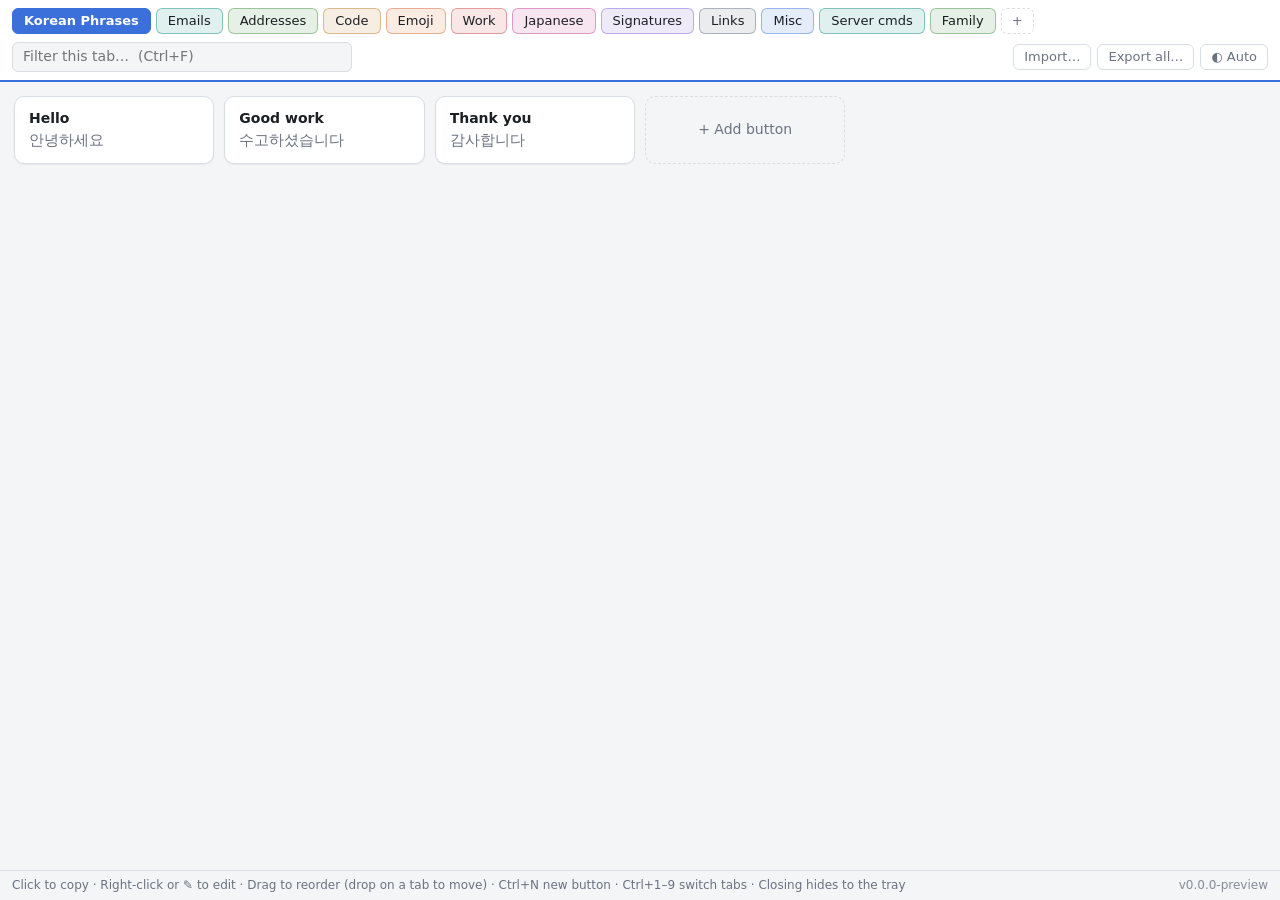
==== dev/preview.html @ 0de2ed11 "PhraseShelf 0.5.0 Tabs of labeled buttons that copy phrases to the clipboard. Windows (Tauri 2, syst" ====
﻿<!doctype html>
<html lang="en">
<head>
  <meta charset="utf-8">
  <meta name="viewport" content="width=device-width, initial-scale=1, viewport-fit=cover">
  <title>PhraseShelf (UI preview)</title>
  <!--
    Browser preview of ui/ with a fake backend, for quick look-and-feel work.
    From the repo root:  python -m http.server 8765
    Then open:           http://localhost:8765/dev/preview.html
    Nothing is saved. window.__mock records what the UI asked the backend to do.
  -->
  <link rel="stylesheet" href="../ui/styles.css">
</head>
<body>
<script>
  const names = ["Korean Phrases", "Emails", "Addresses", "Code", "Emoji", "Work", "Japanese",
                 "Signatures", "Links", "Misc", "Server cmds", "Family"];
  const store = {
    version: 1,
    activeTab: "t0",
    tabs: names.map((n, i) => ({
      id: "t" + i,
      name: n,
      snippets: i
        ? [{ id: "x" + i, title: "Sample", content: "sample text" }]
        : [
            { id: "a", title: "Hello", content: "안녕하세요" },
            { id: "b", title: "Good work", content: "수고하셨습니다" },
            { id: "c", title: "Thank you", content: "감사합니다" },
          ],
    })),
  };

  window.__mock = {
    saves: 0, copied: null, exported: null,
    // Set this to {name, text} to control what "Import…" returns (null = user cancelled).
    importFile: { name: "Greetings", text: "Hi -> 안녕\nBye -> 안녕히 가세요\nnot a snippet line\n" },
  };

  window.__TAURI__ = {
    core: {
      invoke: async (cmd, args) => {
        switch (cmd) {
          case "load_data": return structuredClone(store);
          case "save_data": __mock.saves++; __mock.last = args.data; return;
          case "copy_text": __mock.copied = args.text; return;
          case "pick_import_file": return __mock.importFile;
          case "save_export": __mock.exported = args; return "C:\\fake\\" + args.fileName;
          case "app_version": return "0.0.0-preview";
          case "set_theme": __mock.theme = args.theme; return;
          default: throw new Error("mock: unknown command " + cmd);
        }
      },
    },
  };

  // Pull in the real markup so this page never drifts from ui/index.html.
  (async () => {
    const html = await (await fetch("../ui/index.html", { cache: "no-store" })).text();
    const doc = new DOMParser().parseFromString(html, "text/html");
    doc.querySelectorAll("script").forEach((s) => s.remove());
    document.body.innerHTML = doc.body.innerHTML;
    const s = document.createElement("script");
    s.src = "../ui/main.js?t=" + Date.now();
    document.querySelector('link[rel="stylesheet"]').href = "../ui/styles.css?t=" + Date.now();
    document.body.append(s);
  })();
</script>
</body>
</html>
---- ui/styles.css ----
:root {
  --bg: #f4f5f7;
  --surface: #ffffff;
  --surface-hover: #eef3ff;
  --border: #d9dde4;
  --text: #1c1f24;
  --muted: #6b7280;
  --accent: #3b6fd9;
  --accent-text: #ffffff;
  --danger: #c93a3a;
  --flash: #d8f5df;
  --shadow: 0 1px 2px rgb(0 0 0 / 0.06);
  color-scheme: light;
}

/* Dark colors apply when Windows is in dark mode (unless the user forced light),
   or when the user forced dark. data-theme is set from JS: absent = Auto. */
@media (prefers-color-scheme: dark) {
  :root:not([data-theme="light"]) {
    --bg: #17191d;
    --surface: #22252b;
    --surface-hover: #2a3140;
    --border: #353a43;
    --text: #e8eaee;
    --muted: #9aa1ad;
    --accent: #5b8cf0;
    --accent-text: #ffffff;
    --danger: #e06363;
    --flash: #23452f;
    --shadow: none;
    color-scheme: dark;
  }
}

:root[data-theme="dark"] {
  --bg: #17191d;
  --surface: #22252b;
  --surface-hover: #2a3140;
  --border: #353a43;
  --text: #e8eaee;
  --muted: #9aa1ad;
  --accent: #5b8cf0;
  --accent-text: #ffffff;
  --danger: #e06363;
  --flash: #23452f;
  --shadow: none;
  color-scheme: dark;
}

* { box-sizing: border-box; }

html, body { height: 100%; margin: 0; }

body {
  display: flex;
  flex-direction: column;
  background: var(--bg);
  color: var(--text);
  font: 14px/1.4 "Segoe UI", "Malgun Gothic", "Yu Gothic UI", "Microsoft YaHei UI", system-ui, sans-serif;
  user-select: none;
}

button, input, textarea { font: inherit; color: inherit; }

/* ---------- top bar & tabs ---------- */

.topbar {
  display: flex;
  flex-direction: column;
  gap: 8px;
  padding: 8px 12px;
  background: var(--surface);
  /* The line under the header takes the active tab's color. */
  border-bottom: 2px solid var(--tab-color, var(--accent));
}

/* Tabs wrap onto extra rows instead of scrolling, so lots of tabs stay visible. */
.tabs {
  display: flex;
  flex-wrap: wrap;
  gap: 5px;
}

.tab {
  --c: var(--accent); /* set per tab from JS */
  padding: 3px 11px;
  border: 1px solid color-mix(in srgb, var(--c) 45%, transparent);
  border-radius: 6px;
  background: color-mix(in srgb, var(--c) 13%, transparent);
  color: var(--text);
  font-size: 13px;
  cursor: pointer;
  white-space: nowrap;
}
.tab:hover { background: color-mix(in srgb, var(--c) 26%, transparent); }
.tab.active {
  background: var(--c);
  border-color: var(--c);
  color: #fff;
  font-weight: 600;
}

.add-tab {
  padding: 3px 10px;
  border: 1px dashed var(--border);
  border-radius: 6px;
  background: transparent;
  color: var(--muted);
  font-size: 13px;
  cursor: pointer;
}
.add-tab:hover { border-color: var(--accent); color: var(--accent); }

.toolbar { display: flex; align-items: center; gap: 6px; }
.toolbar .spacer { flex: 1; }

.tool-btn {
  flex: none;
  padding: 3px 10px;
  border: 1px solid var(--border);
  border-radius: 6px;
  background: transparent;
  color: var(--muted);
  font-size: 13px;
  cursor: pointer;
}
.tool-btn:hover { color: var(--text); background: var(--surface-hover); }

#search {
  width: min(340px, 100%);
  padding: 4px 10px;
  border: 1px solid var(--border);
  border-radius: 6px;
  background: var(--bg);
  outline: none;
}
#search:focus { border-color: var(--tab-color, var(--accent)); }

/* ---------- button grid ---------- */

.grid {
  flex: 1;
  overflow-y: auto;
  padding: 14px;
  display: grid;
  grid-template-columns: repeat(auto-fill, minmax(190px, 1fr));
  grid-auto-rows: min-content;
  gap: 10px;
}

.snippet {
  position: relative;
  border: 1px solid var(--border);
  border-radius: 10px;
  background: var(--surface);
  box-shadow: var(--shadow);
  transition: background 0.15s, border-color 0.15s;
}
.snippet:hover {
  border-color: var(--tab-color, var(--accent));
  background: color-mix(in srgb, var(--tab-color, var(--accent)) 9%, var(--surface));
}
.snippet.flash { background: var(--flash); }
.snippet.dragging { opacity: 0.4; }

.snippet .copy {
  display: flex;
  flex-direction: column;
  gap: 2px;
  width: 100%;
  padding: 12px 34px 12px 14px;
  border: none;
  background: none;
  text-align: left;
  cursor: pointer;
  border-radius: 10px;
}
.snippet .copy:focus-visible { outline: 2px solid var(--accent); }

.snippet .title { font-weight: 600; overflow: hidden; text-overflow: ellipsis; white-space: nowrap; }
.snippet .preview {
  color: var(--muted);
  font-size: 15px;
  overflow: hidden;
  text-overflow: ellipsis;
  white-space: nowrap;
}

.snippet .edit {
  position: absolute;
  top: 6px;
  right: 6px;
  width: 24px;
  height: 24px;
  border: none;
  border-radius: 6px;
  background: transparent;
  color: var(--muted);
  cursor: pointer;
  opacity: 0;
}
.snippet:hover .edit, .snippet .edit:focus-visible { opacity: 1; }
.snippet .edit:hover { background: var(--border); color: var(--text); }

.add-card {
  min-height: 62px;
  border: 1.5px dashed var(--border);
  border-radius: 10px;
  background: transparent;
  color: var(--muted);
  cursor: pointer;
}
.add-card:hover { border-color: var(--accent); color: var(--accent); }

.drop-target { outline: 2px dashed var(--accent); outline-offset: 2px; }

.empty { text-align: center; color: var(--muted); margin: 0 0 30px; }

.hint {
  display: flex;
  gap: 12px;
  padding: 6px 12px;
  border-top: 1px solid var(--border);
  color: var(--muted);
  font-size: 12px;
  white-space: nowrap;
}
.hint-text { flex: 1; min-width: 0; overflow: hidden; text-overflow: ellipsis; }
.version { flex: none; opacity: 0.8; }

/* ---------- toast ---------- */

.toast {
  position: fixed;
  left: 50%;
  bottom: 44px;
  transform: translate(-50%, 10px);
  max-width: 80vw;
  padding: 8px 16px;
  border-radius: 8px;
  background: var(--text);
  color: var(--bg);
  opacity: 0;
  pointer-events: none;
  transition: opacity 0.15s, transform 0.15s;
  white-space: nowrap;
  overflow: hidden;
  text-overflow: ellipsis;
}
.toast.show { opacity: 1; transform: translate(-50%, 0); }
.toast.error { background: var(--danger); color: #fff; }

/* ---------- dialogs ---------- */

dialog {
  width: min(460px, calc(100vw - 32px));
  padding: 20px;
  border: 1px solid var(--border);
  border-radius: 12px;
  background: var(--surface);
  color: var(--text);
  user-select: text;
  overflow-x: hidden;
}
dialog::backdrop { background: rgb(0 0 0 / 0.35); }
dialog h2 { margin: 0 0 14px; font-size: 17px; }
dialog label { display: block; margin-bottom: 12px; color: var(--muted); font-size: 13px; }
dialog input, dialog textarea, dialog select {
  display: block;
  width: 100%;
  margin-top: 4px;
  padding: 7px 10px;
  border: 1px solid var(--border);
  border-radius: 8px;
  background: var(--bg);
  color: var(--text);
  font-size: 15px;
  outline: none;
}
dialog textarea { resize: vertical; min-height: 90px; }
dialog input:focus, dialog textarea:focus, dialog select:focus { border-color: var(--accent); }

/* ---------- touch screens & small windows ---------- */

.hint-touch { display: none; }

@media (hover: none) {
  .hint-mouse { display: none; }
  .hint-touch { display: block; }
  .snippet .edit { opacity: 1; width: 32px; height: 32px; }
  .snippet .copy { padding-right: 40px; }
  .tab, .add-tab, .tool-btn { padding: 6px 12px; }
  /* Stop the browser's own long-press text selection / callout. */
  .snippet, .tab { -webkit-touch-callout: none; }
}

.toolbar { flex-wrap: wrap; }
#search { flex: 1 1 180px; max-width: 340px; }

@media (max-width: 520px) {
  .grid { grid-template-columns: repeat(auto-fill, minmax(140px, 1fr)); padding: 10px; gap: 8px; }
  .toolbar .spacer { display: none; }
  #search { max-width: none; flex-basis: 100%; }
}

/* Keep clear of phone status / navigation bars when drawn edge-to-edge. */
.topbar { padding-top: max(8px, env(safe-area-inset-top)); }
.hint { padding-bottom: max(6px, env(safe-area-inset-bottom)); }

.field-label { color: var(--muted); font-size: 13px; margin-bottom: 6px; }

.swatches { display: flex; flex-wrap: wrap; gap: 8px; margin-bottom: 16px; }
.swatches label { position: relative; margin: 0; cursor: pointer; }
/* Visually hidden radio; must undo the full-width `dialog input` rule or it overflows the dialog. */
.swatches input {
  position: absolute;
  inset: 0;
  width: 100%;
  height: 100%;
  margin: 0;
  padding: 0;
  opacity: 0;
  pointer-events: none;
}
.swatches span {
  display: block;
  width: 26px;
  height: 26px;
  border-radius: 50%;
  background: var(--c);
  outline-offset: 2px;
}
.swatches input:checked + span { outline: 2.5px solid var(--text); }
.swatches input:focus-visible + span { outline: 2.5px dashed var(--text); }

.dlg-actions { display: flex; flex-wrap: wrap; gap: 8px; margin-top: 6px; }
.dlg-actions .spacer { flex: 1; }
.dlg-actions button {
  padding: 6px 14px;
  border: 1px solid var(--border);
  border-radius: 8px;
  background: var(--surface);
  cursor: pointer;
}
.dlg-actions button:hover { background: var(--surface-hover); }
.dlg-actions .primary { background: var(--accent); border-color: var(--accent); color: var(--accent-text); }
.dlg-actions .primary:hover { background: var(--accent); filter: brightness(1.1); }
.dlg-actions .danger { color: var(--danger); }
.dlg-actions .danger[hidden] { display: none; }
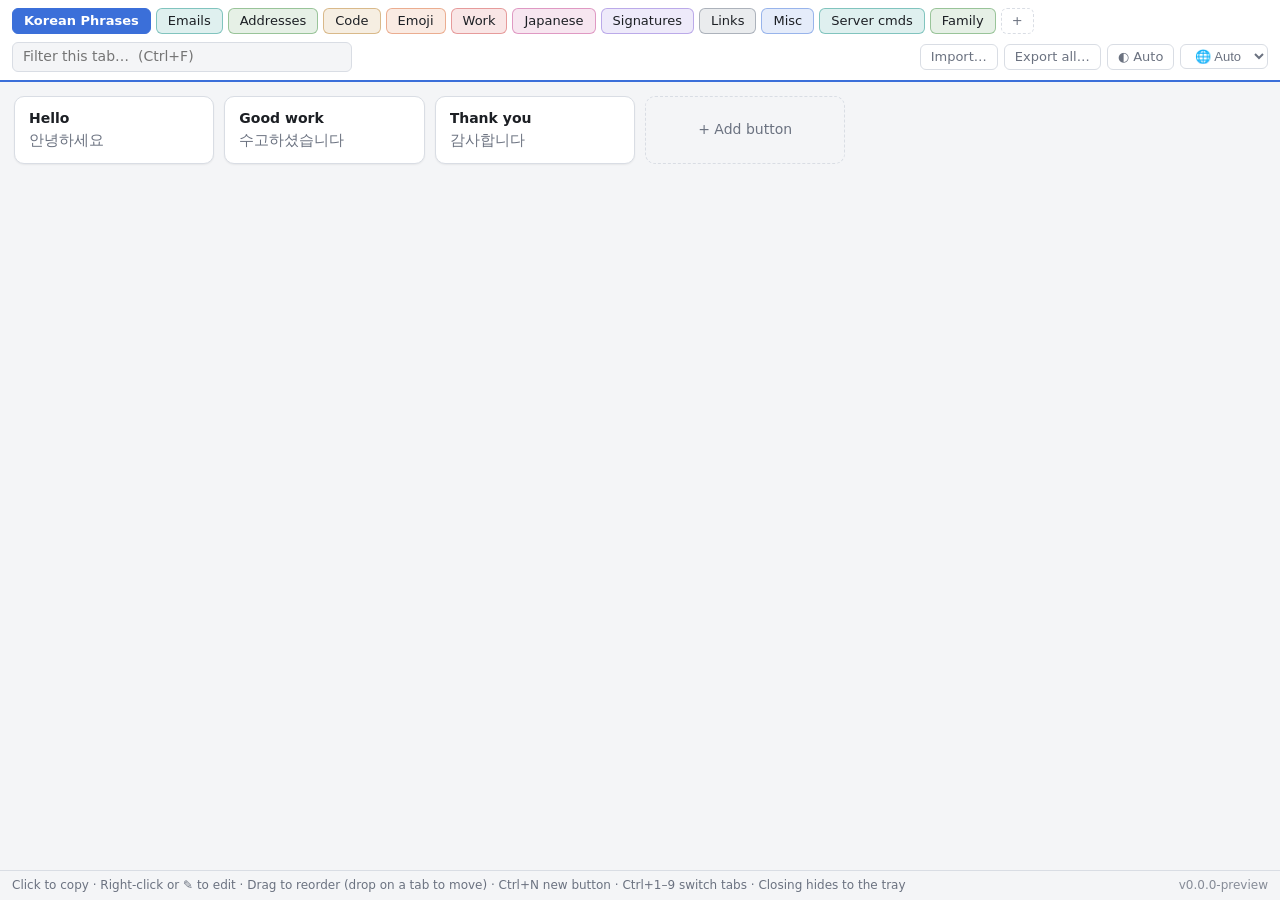
==== commit b0745b34: "Translate PhraseShelf: French, Spanish, Brazilian Portuguese, Korean, Japanese - ui/i18n.js: small t" ====
--- a/dev/preview.html
+++ b/dev/preview.html
@@ -1,71 +1,82 @@
-﻿<!doctype html>
-<html lang="en">
-<head>
-  <meta charset="utf-8">
-  <meta name="viewport" content="width=device-width, initial-scale=1, viewport-fit=cover">
-  <title>PhraseShelf (UI preview)</title>
-  <!--
-    Browser preview of ui/ with a fake backend, for quick look-and-feel work.
-    From the repo root:  python -m http.server 8765
-    Then open:           http://localhost:8765/dev/preview.html
-    Nothing is saved. window.__mock records what the UI asked the backend to do.
-  -->
-  <link rel="stylesheet" href="../ui/styles.css">
-</head>
-<body>
-<script>
-  const names = ["Korean Phrases", "Emails", "Addresses", "Code", "Emoji", "Work", "Japanese",
-                 "Signatures", "Links", "Misc", "Server cmds", "Family"];
-  const store = {
-    version: 1,
-    activeTab: "t0",
-    tabs: names.map((n, i) => ({
-      id: "t" + i,
-      name: n,
-      snippets: i
-        ? [{ id: "x" + i, title: "Sample", content: "sample text" }]
-        : [
-            { id: "a", title: "Hello", content: "안녕하세요" },
-            { id: "b", title: "Good work", content: "수고하셨습니다" },
-            { id: "c", title: "Thank you", content: "감사합니다" },
-          ],
-    })),
-  };
-
-  window.__mock = {
-    saves: 0, copied: null, exported: null,
-    // Set this to {name, text} to control what "Import…" returns (null = user cancelled).
-    importFile: { name: "Greetings", text: "Hi -> 안녕\nBye -> 안녕히 가세요\nnot a snippet line\n" },
-  };
-
-  window.__TAURI__ = {
-    core: {
-      invoke: async (cmd, args) => {
-        switch (cmd) {
-          case "load_data": return structuredClone(store);
-          case "save_data": __mock.saves++; __mock.last = args.data; return;
-          case "copy_text": __mock.copied = args.text; return;
-          case "pick_import_file": return __mock.importFile;
-          case "save_export": __mock.exported = args; return "C:\\fake\\" + args.fileName;
-          case "app_version": return "0.0.0-preview";
-          case "set_theme": __mock.theme = args.theme; return;
-          default: throw new Error("mock: unknown command " + cmd);
-        }
-      },
-    },
-  };
-
-  // Pull in the real markup so this page never drifts from ui/index.html.
-  (async () => {
-    const html = await (await fetch("../ui/index.html", { cache: "no-store" })).text();
-    const doc = new DOMParser().parseFromString(html, "text/html");
-    doc.querySelectorAll("script").forEach((s) => s.remove());
-    document.body.innerHTML = doc.body.innerHTML;
-    const s = document.createElement("script");
-    s.src = "../ui/main.js?t=" + Date.now();
-    document.querySelector('link[rel="stylesheet"]').href = "../ui/styles.css?t=" + Date.now();
-    document.body.append(s);
-  })();
-</script>
-</body>
-</html>
+﻿<!doctype html>
+<html lang="en">
+<head>
+  <meta charset="utf-8">
+  <meta name="viewport" content="width=device-width, initial-scale=1, viewport-fit=cover">
+  <title>PhraseShelf (UI preview)</title>
+  <!--
+    Browser preview of ui/ with a fake backend, for quick look-and-feel work.
+    From the repo root:  python -m http.server 8765
+    Then open:           http://localhost:8765/dev/preview.html
+    Nothing is saved. window.__mock records what the UI asked the backend to do.
+  -->
+  <link rel="stylesheet" href="../ui/styles.css">
+</head>
+<body>
+<script>
+  const names = ["Korean Phrases", "Emails", "Addresses", "Code", "Emoji", "Work", "Japanese",
+                 "Signatures", "Links", "Misc", "Server cmds", "Family"];
+  const store = {
+    version: 1,
+    activeTab: "t0",
+    tabs: names.map((n, i) => ({
+      id: "t" + i,
+      name: n,
+      snippets: i
+        ? [{ id: "x" + i, title: "Sample", content: "sample text" }]
+        : [
+            { id: "a", title: "Hello", content: "안녕하세요" },
+            { id: "b", title: "Good work", content: "수고하셨습니다" },
+            { id: "c", title: "Thank you", content: "감사합니다" },
+          ],
+    })),
+  };
+
+  window.__mock = {
+    saves: 0, copied: null, exported: null,
+    // Set this to {name, text} to control what "Import…" returns (null = user cancelled).
+    importFile: { name: "Greetings", text: "Hi -> 안녕\nBye -> 안녕히 가세요\nnot a snippet line\n" },
+  };
+
+  window.__TAURI__ = {
+    core: {
+      invoke: async (cmd, args) => {
+        switch (cmd) {
+          case "load_data": return location.search.includes("fresh") ? null : structuredClone(store); // ?fresh = first run
+          case "save_data": __mock.saves++; __mock.last = args.data; return;
+          case "copy_text": __mock.copied = args.text; return;
+          case "pick_import_file": return __mock.importFile;
+          case "save_export": __mock.exported = args; return "C:\\fake\\" + args.fileName;
+          case "app_version": return "0.0.0-preview";
+          case "set_theme": __mock.theme = args.theme; return;
+          case "set_tray_labels": __mock.tray = args; return;
+          case "platform": return "desktop";
+          // Set __mock.update = { version: "9.9.9" } (then click the version) to see the banner.
+          case "check_update": return __mock.update ?? null;
+          case "install_update": __mock.installed = true; return;
+          default: throw new Error("mock: unknown command " + cmd);
+        }
+      },
+    },
+  };
+
+  // Pull in the real markup so this page never drifts from ui/index.html.
+  (async () => {
+    const html = await (await fetch("../ui/index.html", { cache: "no-store" })).text();
+    const doc = new DOMParser().parseFromString(html, "text/html");
+    doc.querySelectorAll("script").forEach((s) => s.remove());
+    document.body.innerHTML = doc.body.innerHTML;
+    document.querySelector('link[rel="stylesheet"]').href = "../ui/styles.css?t=" + Date.now();
+    window.PHRASESHELF_I18N_BASE = "../ui/i18n/";
+    for (const name of ["i18n.js", "main.js"]) {
+      await new Promise((resolve) => {
+        const s = document.createElement("script");
+        s.src = `../ui/${name}?t=${Date.now()}`;
+        s.onload = resolve;
+        document.body.append(s);
+      });
+    }
+  })();
+</script>
+</body>
+</html>
--- a/ui/styles.css
+++ b/ui/styles.css
@@ -56,7 +56,9 @@
   flex-direction: column;
   background: var(--bg);
   color: var(--text);
-  font: 14px/1.4 "Segoe UI", "Malgun Gothic", "Yu Gothic UI", "Microsoft YaHei UI", system-ui, sans-serif;
+  font: 14px/1.4 "Segoe UI", "Malgun Gothic", "Yu Gothic UI", "Microsoft YaHei UI",
+    /* Linux */ "Cantarell", "Ubuntu", "Noto Sans", "Noto Sans CJK KR", "Noto Sans CJK JP", "DejaVu Sans",
+    system-ui, sans-serif;
   user-select: none;
 }
 
@@ -125,6 +127,8 @@
   cursor: pointer;
 }
 .tool-btn:hover { color: var(--text); background: var(--surface-hover); }
+/* Language picker: as wide as the chosen language, not the longest one. */
+select.tool-btn { field-sizing: content; max-width: 170px; cursor: pointer; }
 
 #search {
   width: min(340px, 100%);
@@ -162,6 +166,15 @@
 }
 .snippet.flash { background: var(--flash); }
 .snippet.dragging { opacity: 0.4; }
+/* Held by a finger and following it (touch reordering). pointer-events: none lets the
+   code see what is underneath. */
+.lifted {
+  position: relative;
+  z-index: 20;
+  pointer-events: none;
+  transition: none;
+  box-shadow: 0 10px 28px rgb(0 0 0 / 0.28);
+}
 
 .snippet .copy {
   display: flex;
@@ -227,6 +240,23 @@
 }
 .hint-text { flex: 1; min-width: 0; overflow: hidden; text-overflow: ellipsis; }
 .version { flex: none; opacity: 0.8; }
+.version.clickable { cursor: pointer; }
+.version.clickable:hover { opacity: 1; text-decoration: underline; }
+
+.update-bar {
+  display: flex;
+  align-items: center;
+  gap: 8px;
+  padding: 6px 12px;
+  background: color-mix(in srgb, var(--accent) 14%, var(--surface));
+  border-bottom: 1px solid var(--border);
+  font-size: 13px;
+}
+.update-bar[hidden] { display: none; }
+.update-bar .spacer { flex: 1; }
+.tool-btn.primary-btn { background: var(--accent); border-color: var(--accent); color: var(--accent-text); }
+.tool-btn.primary-btn:hover { filter: brightness(1.1); background: var(--accent); color: var(--accent-text); }
+.tool-btn:disabled { opacity: 0.6; cursor: default; }
 
 /* ---------- toast ---------- */
 
